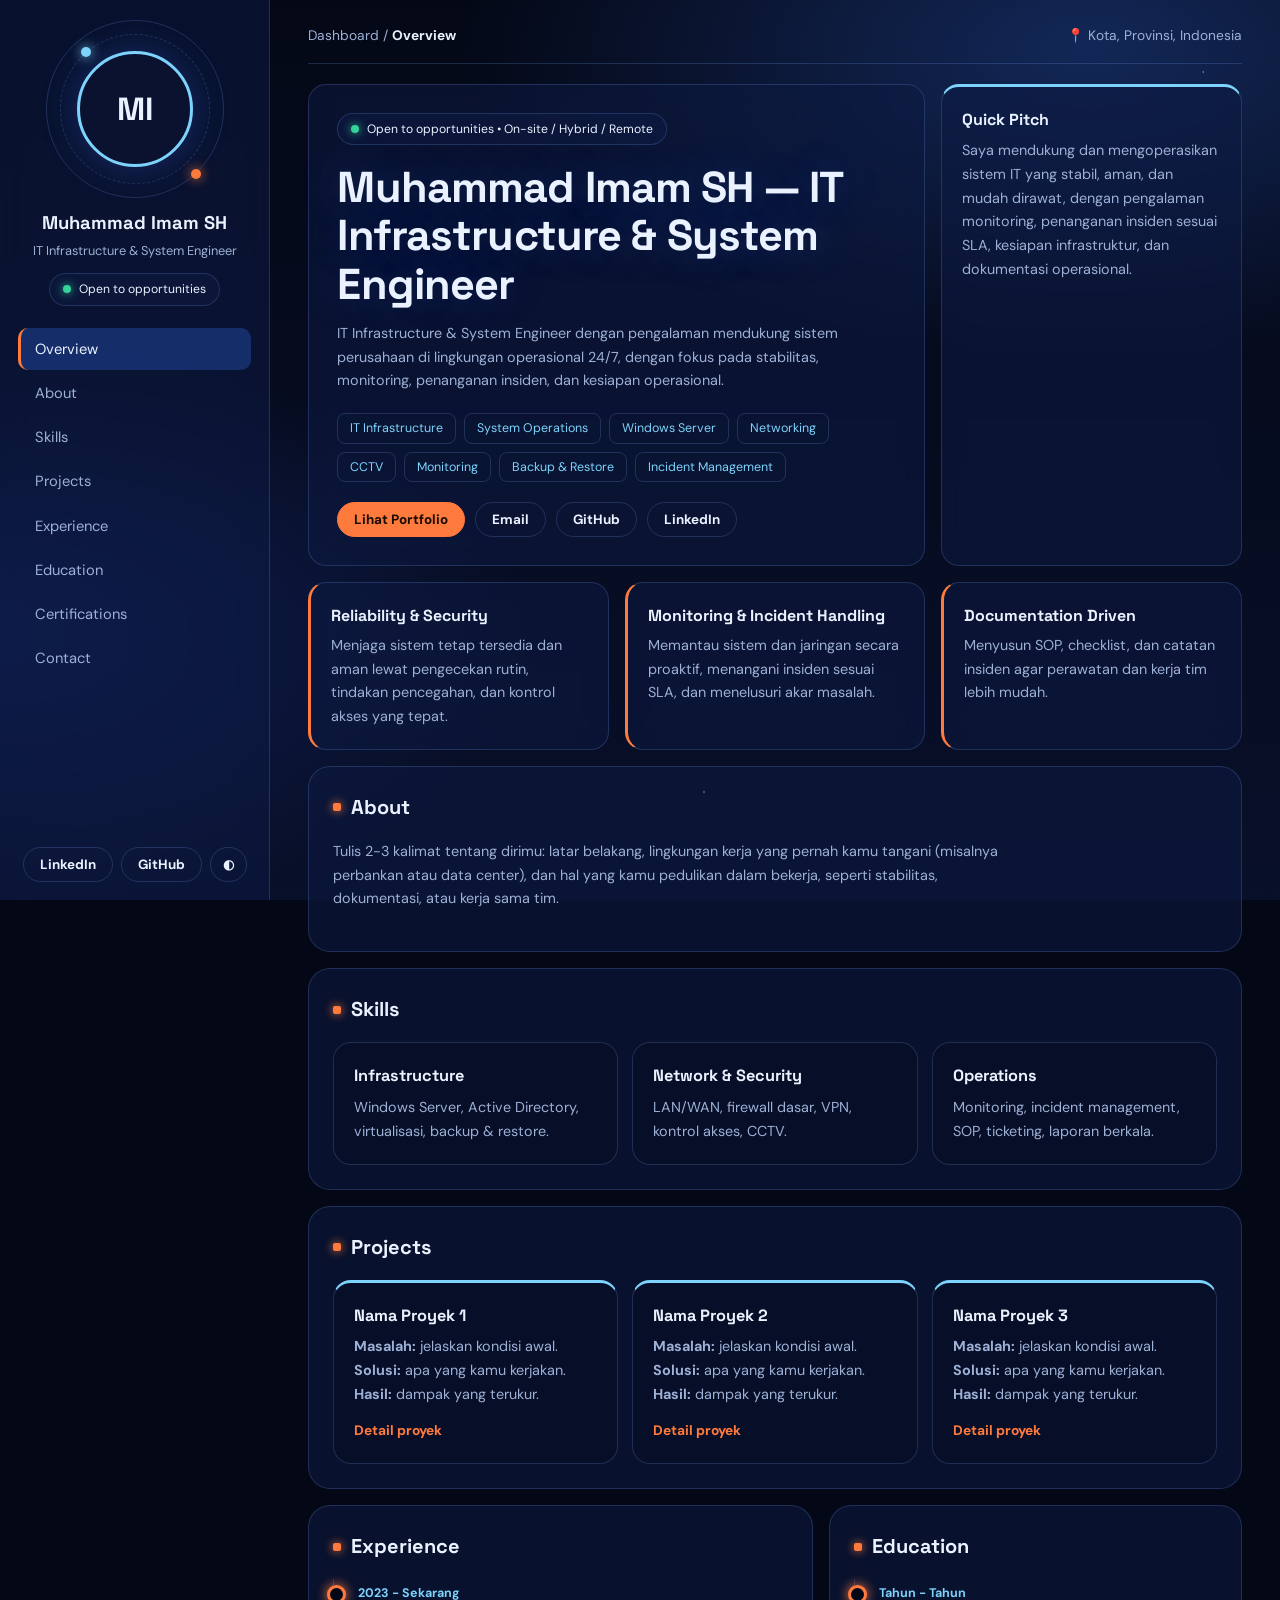
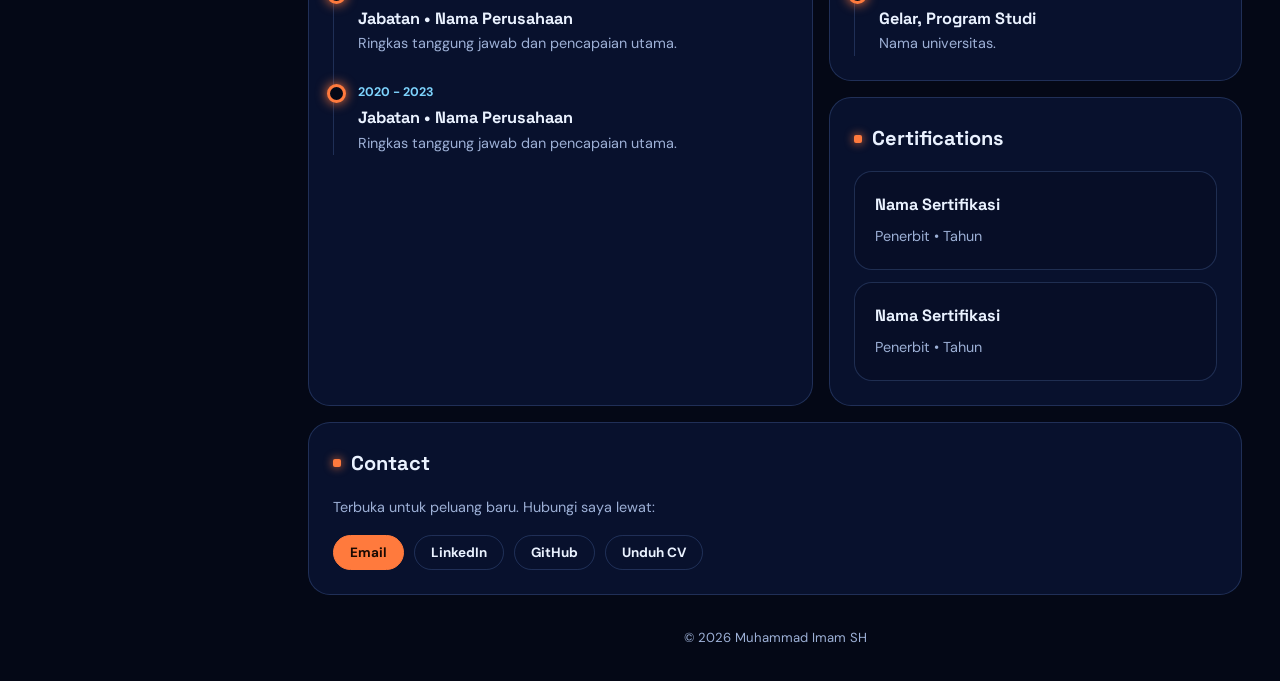
==== portfolio-muhammadimam94/index.html @ 7d0aced9 "initial portofolio" ====
<!DOCTYPE html>
<html lang="id">
<head>
<meta charset="UTF-8">
<meta name="viewport" content="width=device-width, initial-scale=1">
<title>Muhammad Imam SH | IT Infrastructure & System Engineer</title>
<meta name="description" content="Portofolio Muhammad Imam SH: IT Infrastructure & System Engineer dengan fokus pada stabilitas sistem, monitoring, dan penanganan insiden.">
<link rel="preconnect" href="https://fonts.googleapis.com">
<link rel="preconnect" href="https://fonts.gstatic.com" crossorigin>
<link href="https://fonts.googleapis.com/css2?family=DM+Sans:wght@400;500;700&family=Space+Grotesk:wght@500;700" rel="stylesheet">
<link rel="stylesheet" href="style.css">
</head>
<body>
<div class="space" aria-hidden="true"></div>

<div class="mbar">
  <strong>Muhammad Imam</strong>
  <button class="btn icon" id="burger" aria-label="Buka menu">☰</button>
</div>

<aside class="side" id="side">
  <div class="avatar-wrap"><span class="orbit o1"></span><span class="orbit o2"></span>
    <div class="avatar"><img src="assets/foto.jpg" alt="Foto Muhammad Imam SH" onerror="this.replaceWith(Object.assign(document.createElement('span'),{textContent:'MI'}))"></div>
  </div>
  <h2 class="who">Muhammad Imam SH</h2>
  <p class="role">IT Infrastructure & System Engineer</p>
  <span class="badge"><i></i>Open to opportunities</span>
  <nav class="links" id="menu">
    <a href="#overview">Overview</a><a href="#about">About</a><a href="#skills">Skills</a>
    <a href="#projects">Projects</a><a href="#experience">Experience</a><a href="#education">Education</a>
    <a href="#certifications">Certifications</a><a href="#contact">Contact</a>
  </nav>
  <div class="side-foot">
    <a class="btn" href="https://www.linkedin.com/in/GANTI-USERNAME" target="_blank" rel="noopener">LinkedIn</a>
    <a class="btn" href="https://github.com/muhammadimam94" target="_blank" rel="noopener">GitHub</a>
    <button class="btn icon" id="theme" aria-label="Ganti tema">◐</button>
  </div>
</aside>

<main class="main">
<header class="top">
  <span class="crumb">Dashboard / <b id="crumb">Overview</b></span>
  <span class="loc">📍 Kota, Provinsi, Indonesia</span>
</header>

<section id="overview" class="bento">
  <div class="card hero">
    <span class="badge"><i></i>Open to opportunities • On-site / Hybrid / Remote</span>
    <h1>Muhammad Imam SH — IT Infrastructure & System Engineer</h1>
    <p class="lead">IT Infrastructure & System Engineer dengan pengalaman mendukung sistem perusahaan di lingkungan operasional 24/7, dengan fokus pada stabilitas, monitoring, penanganan insiden, dan kesiapan operasional.</p>
    <ul class="tags">
      <li>IT Infrastructure</li><li>System Operations</li><li>Windows Server</li><li>Networking</li>
      <li>CCTV</li><li>Monitoring</li><li>Backup & Restore</li><li>Incident Management</li>
    </ul>
    <div class="cta">
      <a class="btn primary" href="#projects">Lihat Portfolio</a>
      <a class="btn" href="mailto:GANTI@email.com">Email</a>
      <a class="btn" href="https://github.com/muhammadimam94" target="_blank" rel="noopener">GitHub</a>
      <a class="btn" href="https://www.linkedin.com/in/GANTI-USERNAME" target="_blank" rel="noopener">LinkedIn</a>
    </div>
  </div>
  <div class="card pitch">
    <h3>Quick Pitch</h3>
    <p>Saya mendukung dan mengoperasikan sistem IT yang stabil, aman, dan mudah dirawat, dengan pengalaman monitoring, penanganan insiden sesuai SLA, kesiapan infrastruktur, dan dokumentasi operasional.</p>
  </div>
  <div class="card tile"><h4>Reliability & Security</h4><p>Menjaga sistem tetap tersedia dan aman lewat pengecekan rutin, tindakan pencegahan, dan kontrol akses yang tepat.</p></div>
  <div class="card tile"><h4>Monitoring & Incident Handling</h4><p>Memantau sistem dan jaringan secara proaktif, menangani insiden sesuai SLA, dan menelusuri akar masalah.</p></div>
  <div class="card tile"><h4>Documentation Driven</h4><p>Menyusun SOP, checklist, dan catatan insiden agar perawatan dan kerja tim lebih mudah.</p></div>
</section>

<section id="about" class="panel">
  <h2>About</h2>
  <p class="prose">Tulis 2-3 kalimat tentang dirimu: latar belakang, lingkungan kerja yang pernah kamu tangani (misalnya perbankan atau data center), dan hal yang kamu pedulikan dalam bekerja, seperti stabilitas, dokumentasi, atau kerja sama tim.</p>
</section>

<section id="skills" class="panel">
  <h2>Skills</h2>
  <div class="grid3">
    <div class="card"><h3>Infrastructure</h3><p>Windows Server, Active Directory, virtualisasi, backup & restore.</p></div>
    <div class="card"><h3>Network & Security</h3><p>LAN/WAN, firewall dasar, VPN, kontrol akses, CCTV.</p></div>
    <div class="card"><h3>Operations</h3><p>Monitoring, incident management, SOP, ticketing, laporan berkala.</p></div>
  </div>
</section>

<section id="projects" class="panel">
  <h2>Projects</h2>
  <div class="grid3">
    <article class="card"><h3>Nama Proyek 1</h3><p><b>Masalah:</b> jelaskan kondisi awal.<br><b>Solusi:</b> apa yang kamu kerjakan.<br><b>Hasil:</b> dampak yang terukur.</p><a href="#" class="more">Detail proyek</a></article>
    <article class="card"><h3>Nama Proyek 2</h3><p><b>Masalah:</b> jelaskan kondisi awal.<br><b>Solusi:</b> apa yang kamu kerjakan.<br><b>Hasil:</b> dampak yang terukur.</p><a href="#" class="more">Detail proyek</a></article>
    <article class="card"><h3>Nama Proyek 3</h3><p><b>Masalah:</b> jelaskan kondisi awal.<br><b>Solusi:</b> apa yang kamu kerjakan.<br><b>Hasil:</b> dampak yang terukur.</p><a href="#" class="more">Detail proyek</a></article>
  </div>
</section>

<div class="duo">
  <section id="experience" class="panel">
    <h2>Experience</h2>
    <ol class="timeline">
      <li><time>2023 - Sekarang</time><h3>Jabatan • Nama Perusahaan</h3><p>Ringkas tanggung jawab dan pencapaian utama.</p></li>
      <li><time>2020 - 2023</time><h3>Jabatan • Nama Perusahaan</h3><p>Ringkas tanggung jawab dan pencapaian utama.</p></li>
    </ol>
  </section>
  <div class="stack">
    <section id="education" class="panel">
      <h2>Education</h2>
      <ol class="timeline">
        <li><time>Tahun - Tahun</time><h3>Gelar, Program Studi</h3><p>Nama universitas.</p></li>
      </ol>
    </section>
    <section id="certifications" class="panel">
      <h2>Certifications</h2>
      <div class="list">
        <div class="card"><h3>Nama Sertifikasi</h3><p>Penerbit • Tahun</p></div>
        <div class="card"><h3>Nama Sertifikasi</h3><p>Penerbit • Tahun</p></div>
      </div>
    </section>
  </div>
</div>

<section id="contact" class="panel">
  <h2>Contact</h2>
  <p class="prose">Terbuka untuk peluang baru. Hubungi saya lewat:</p>
  <div class="cta">
    <a class="btn primary" href="mailto:GANTI@email.com">Email</a>
    <a class="btn" href="https://www.linkedin.com/in/GANTI-USERNAME" target="_blank" rel="noopener">LinkedIn</a>
    <a class="btn" href="https://github.com/muhammadimam94" target="_blank" rel="noopener">GitHub</a>
    <a class="btn" href="assets/cv.pdf" target="_blank" rel="noopener">Unduh CV</a>
  </div>
</section>

<footer class="foot">© <span id="yr"></span> Muhammad Imam SH</footer>
</main>
<script src="script.js"></script>
</body>
</html>
---- portfolio-muhammadimam94/style.css ----
:root{--bg:#040816;--deep:#0a1230;--card:rgba(14,26,66,.55);--line:rgba(125,170,255,.2);--text:#eaf2ff;--muted:#9db0d6;--accent:#7dd3fc;--suit:#ff7a3d;--ok:#34d399;--glow:rgba(56,120,255,.28);--side:270px}
:root[data-theme="light"]{--bg:#eef4ff;--deep:#dce8ff;--card:rgba(255,255,255,.75);--line:rgba(30,64,175,.18);--text:#0b1a3d;--muted:#475a85;--accent:#1d4ed8;--suit:#e8591a;--glow:rgba(59,130,246,.16)}
*{box-sizing:border-box;margin:0}
html{scroll-behavior:smooth;scroll-padding-top:24px}
body{font-family:"DM Sans",system-ui,sans-serif;background:var(--bg);color:var(--text);line-height:1.65;overflow-x:hidden}
a{color:inherit;text-decoration:none}
:focus-visible{outline:2px solid var(--suit);outline-offset:2px}

.space{position:fixed;inset:0;z-index:-1;pointer-events:none;
 background:
  radial-gradient(1.5px 1.5px at 12% 18%,#fff,transparent),radial-gradient(1px 1px at 28% 62%,#cfe0ff,transparent),
  radial-gradient(1.5px 1.5px at 44% 12%,#fff,transparent),radial-gradient(1px 1px at 63% 38%,#cfe0ff,transparent),
  radial-gradient(2px 2px at 78% 22%,#fff,transparent),radial-gradient(1px 1px at 88% 70%,#fff,transparent),
  radial-gradient(1px 1px at 8% 84%,#cfe0ff,transparent),radial-gradient(1.5px 1.5px at 55% 88%,#fff,transparent),
  radial-gradient(1px 1px at 36% 40%,#fff,transparent),radial-gradient(1px 1px at 94% 8%,#cfe0ff,transparent),
  radial-gradient(ellipse 70% 50% at 85% 5%,var(--glow),transparent 70%),
  radial-gradient(ellipse 60% 45% at 0% 70%,rgba(30,64,175,.35),transparent 70%),
  linear-gradient(180deg,var(--bg),var(--deep) 140%)}
:root[data-theme="light"] .space{background:radial-gradient(ellipse 70% 50% at 85% 5%,var(--glow),transparent 70%),linear-gradient(180deg,var(--bg),var(--deep))}

/* sidebar */
.side{position:fixed;inset:0 auto 0 0;width:var(--side);display:flex;flex-direction:column;align-items:center;text-align:center;padding:28px 18px 18px;background:var(--card);border-right:1px solid var(--line);backdrop-filter:blur(16px);overflow-y:auto;z-index:20}
.avatar-wrap{position:relative;width:150px;height:150px;margin:6px 0 24px;display:grid;place-items:center}
.avatar{width:116px;height:116px;border-radius:50%;overflow:hidden;border:3px solid var(--accent);background:var(--deep);display:grid;place-items:center;font:700 2rem "Space Grotesk",sans-serif;box-shadow:0 0 36px var(--glow)}
.avatar img{width:100%;height:100%;object-fit:cover}
.orbit{position:absolute;inset:0;border:1px dashed var(--line);border-radius:50%;animation:spin 28s linear infinite}
.orbit.o2{inset:-14px;border-style:solid;animation-duration:44s;animation-direction:reverse}
.orbit::after{content:"";position:absolute;top:8%;left:14%;width:10px;height:10px;border-radius:50%;background:var(--accent);box-shadow:0 0 12px var(--accent)}
.orbit.o2::after{background:var(--suit);box-shadow:0 0 12px var(--suit);top:auto;bottom:10%;left:auto;right:12%}
@keyframes spin{to{transform:rotate(360deg)}}
.who{font-family:"Space Grotesk",sans-serif;font-size:1.15rem}
.role{color:var(--muted);font-size:.8rem;margin:2px 0 12px}
.badge{display:inline-flex;align-items:center;gap:8px;border:1px solid var(--line);border-radius:999px;padding:5px 13px;font-size:.76rem;background:var(--card)}
.badge i{width:8px;height:8px;border-radius:50%;background:var(--ok);box-shadow:0 0 10px var(--ok)}
.links{display:flex;flex-direction:column;gap:2px;width:100%;margin:22px 0;text-align:left}
.links a{padding:9px 14px;border-radius:10px;color:var(--muted);font-size:.92rem;border-left:3px solid transparent}
.links a:hover{background:var(--glow);color:var(--text)}
.links a.on{background:var(--glow);color:var(--text);border-left-color:var(--suit)}
.side-foot{margin-top:auto;display:flex;flex-wrap:wrap;gap:8px;justify-content:center}

.btn{display:inline-flex;align-items:center;justify-content:center;padding:8px 16px;border:1px solid var(--line);border-radius:999px;background:transparent;color:var(--text);font:700 .84rem "DM Sans",sans-serif;cursor:pointer;transition:background .2s,border-color .2s}
.btn:hover{border-color:var(--accent);background:var(--glow)}
.btn.primary{background:var(--suit);border-color:var(--suit);color:#1a0a02}
.btn.primary:hover{filter:brightness(1.1)}
.btn.icon{padding:8px 12px}
.mbar{display:none}

/* konten utama */
.main{margin-left:var(--side);padding:24px clamp(20px,3vw,48px) 24px}
.top{display:flex;justify-content:space-between;align-items:center;gap:12px;padding-bottom:16px;margin-bottom:20px;border-bottom:1px solid var(--line);font-size:.86rem;color:var(--muted)}
.crumb b{color:var(--text);font-weight:700}

.bento{display:grid;grid-template-columns:repeat(3,1fr);gap:16px}
.card{background:var(--card);border:1px solid var(--line);border-radius:18px;padding:20px;backdrop-filter:blur(10px)}
.hero{grid-column:span 2;grid-row:span 2;padding:28px}
.pitch{grid-column:3;grid-row:1/3;border-top:3px solid var(--accent)}
.tile{border-left:3px solid var(--suit)}
h1{font-family:"Space Grotesk",sans-serif;font-size:clamp(1.8rem,3.6vw,2.7rem);line-height:1.12;font-weight:700;letter-spacing:-.02em;margin:18px 0 14px;text-shadow:0 0 40px var(--glow)}
.lead{color:var(--muted);font-size:1.02rem;max-width:58ch}
.tags{display:flex;flex-wrap:wrap;gap:8px;list-style:none;padding:0;margin:20px 0}
.tags li{border:1px solid var(--line);border-radius:8px;padding:4px 12px;font-size:.78rem;color:var(--accent)}
.cta{display:flex;flex-wrap:wrap;gap:10px}
.pitch p,.tile p,.card p,.prose,.timeline p{color:var(--muted);font-size:.9rem}
.tile h4,.pitch h3{font-family:"Space Grotesk",sans-serif;font-size:1rem;margin-bottom:4px}

.panel{margin-top:16px;padding:24px;background:var(--card);border:1px solid var(--line);border-radius:22px}
.panel h2{font-family:"Space Grotesk",sans-serif;font-size:1.25rem;margin-bottom:16px;display:flex;align-items:center;gap:10px}
.panel h2::before{content:"";width:8px;height:8px;border-radius:2px;background:var(--suit);box-shadow:0 0 10px var(--suit)}
.panel .card{background:rgba(4,8,22,.28);backdrop-filter:none}
:root[data-theme="light"] .panel .card{background:rgba(255,255,255,.6)}
h3{font-family:"Space Grotesk",sans-serif;font-size:1.02rem}
.card h3{margin-bottom:6px}
.prose{max-width:68ch;margin-bottom:16px}
.grid3{display:grid;grid-template-columns:repeat(3,1fr);gap:14px}
#projects .card{border-top:3px solid var(--accent)}
.more{display:inline-block;margin-top:12px;color:var(--suit);font-weight:700;font-size:.86rem}
.duo{display:grid;grid-template-columns:1.1fr .9fr;gap:16px;margin-top:16px}
.duo .panel{margin-top:0}
.stack{display:flex;flex-direction:column;gap:16px}
.list{display:flex;flex-direction:column;gap:12px}
.timeline{list-style:none;padding:0 0 0 24px;border-left:1px solid var(--line)}
.timeline li{margin-bottom:22px;position:relative}
.timeline li:last-child{margin-bottom:0}
.timeline li::before{content:"";position:absolute;left:-31px;top:6px;width:13px;height:13px;border-radius:50%;background:var(--bg);border:3px solid var(--suit);box-shadow:0 0 12px var(--suit)}
.timeline time{font-size:.78rem;color:var(--accent);font-weight:700}
.foot{padding:32px 0 8px;color:var(--muted);font-size:.82rem;text-align:center}

@media(max-width:1100px){.bento{grid-template-columns:1fr 1fr}.hero{grid-column:1/-1;grid-row:auto}.pitch{grid-column:auto;grid-row:auto}.grid3{grid-template-columns:1fr 1fr}}
@media(max-width:900px){
 .mbar{display:flex;position:sticky;top:0;z-index:30;justify-content:space-between;align-items:center;padding:10px 16px;background:var(--card);border-bottom:1px solid var(--line);backdrop-filter:blur(14px)}
 .side{transform:translateX(-100%);transition:transform .25s;width:min(300px,85vw)}
 .side.open{transform:none}
 .main{margin-left:0;padding:16px}
 .top{display:none}
 .bento,.grid3,.duo{grid-template-columns:1fr}
}
@media(prefers-reduced-motion:reduce){html{scroll-behavior:auto}.orbit{animation:none}.side{transition:none}}
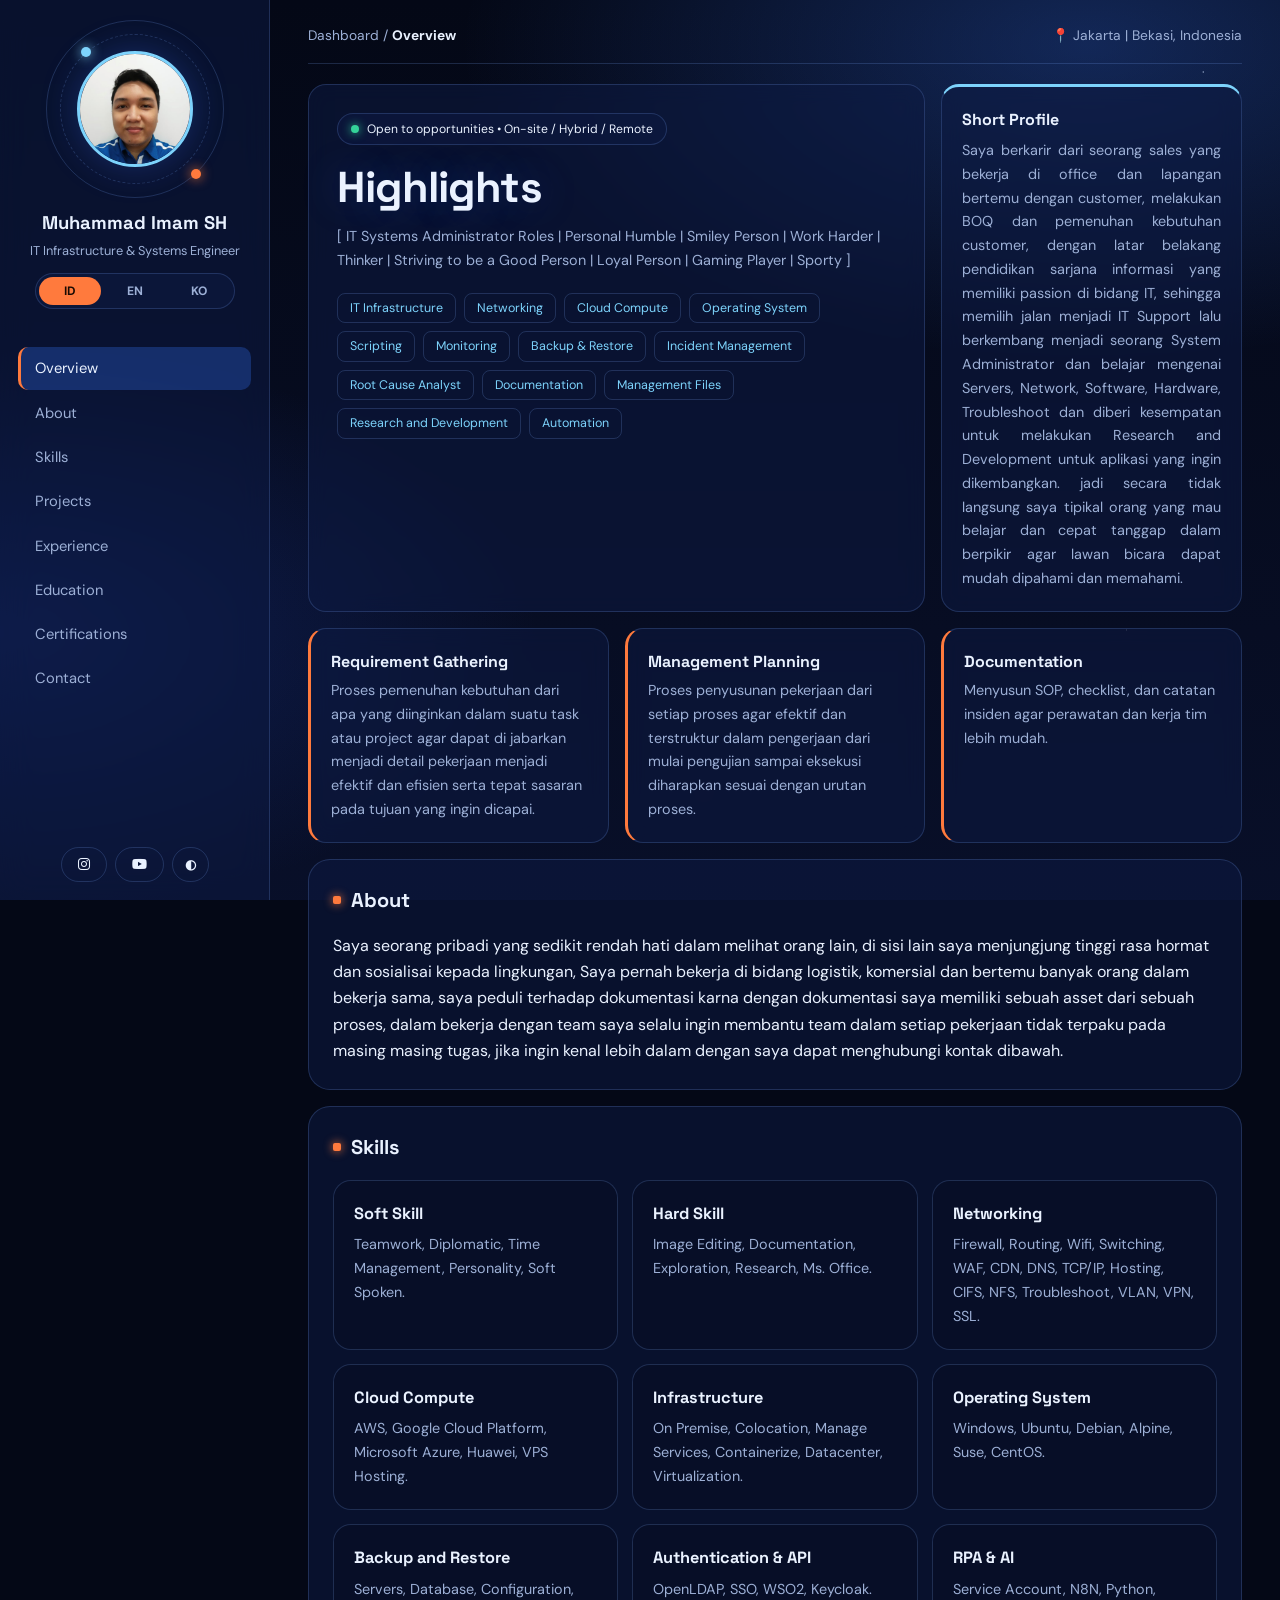
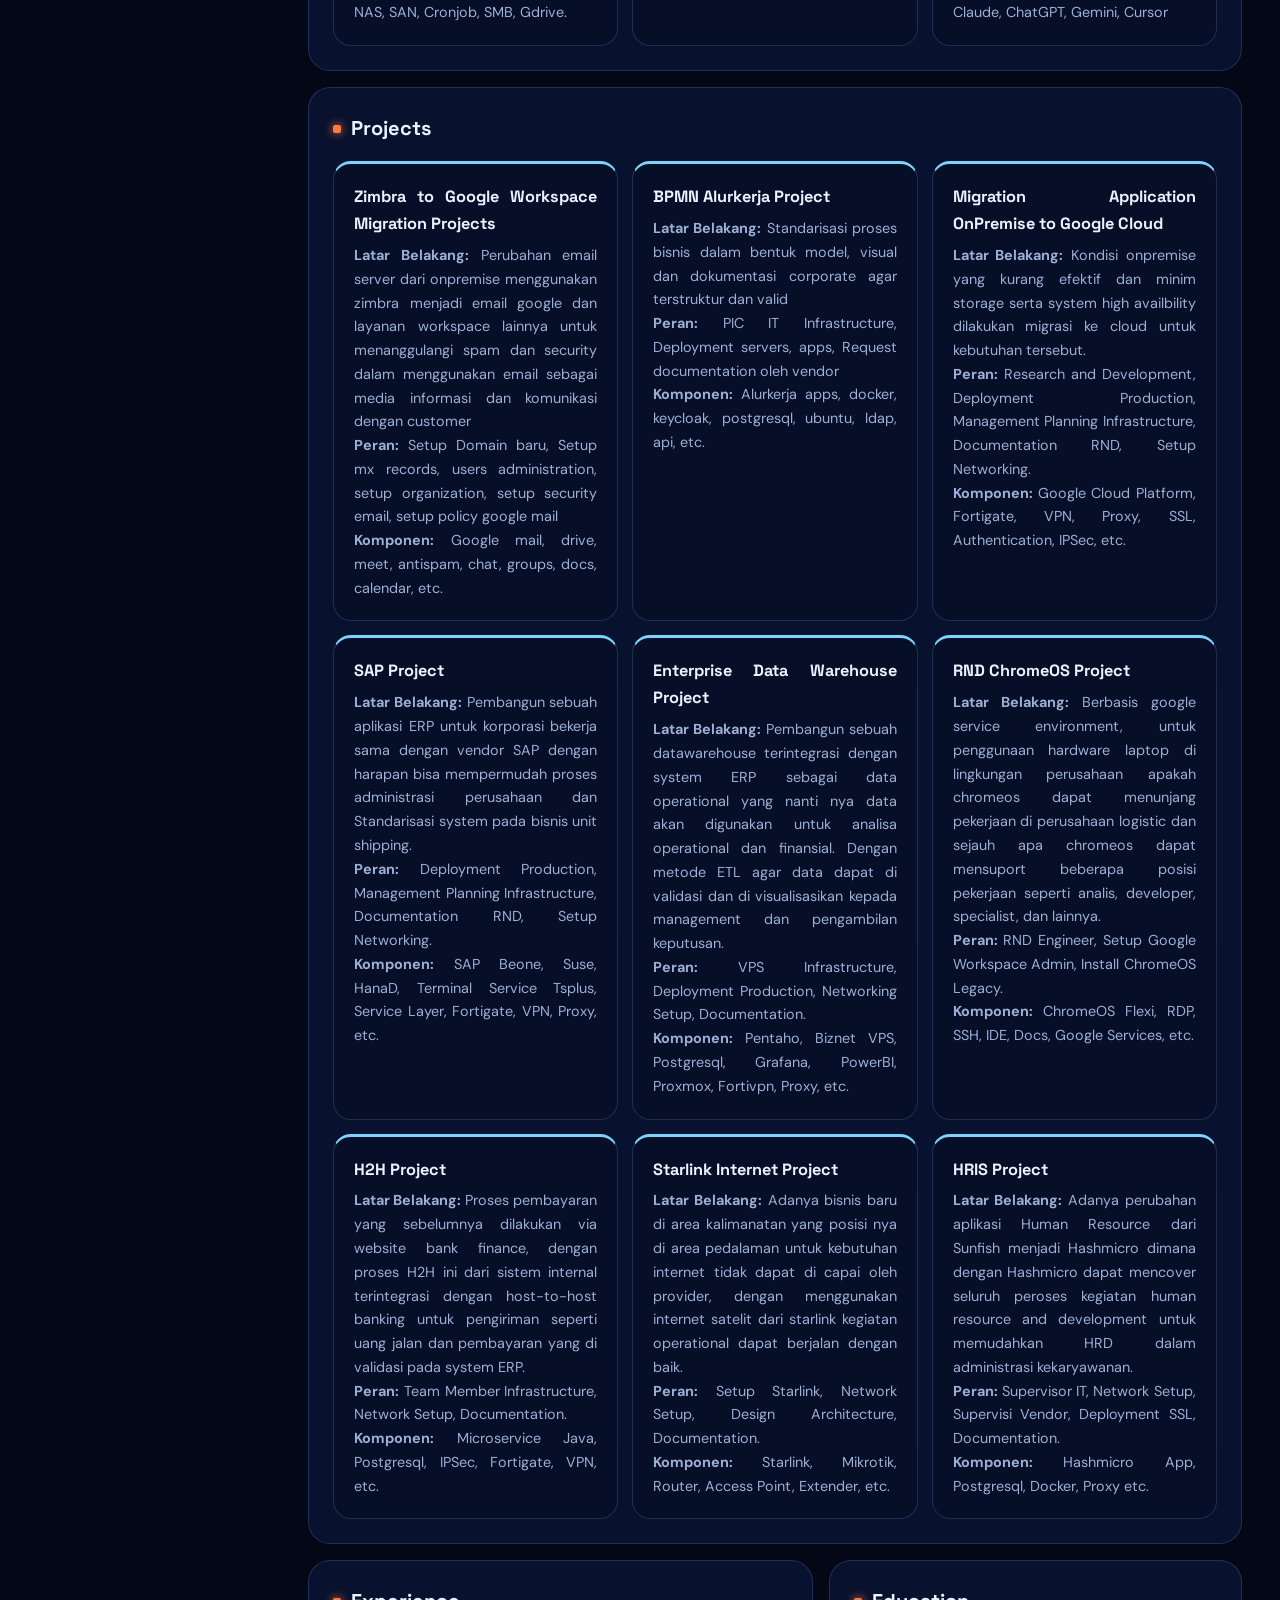
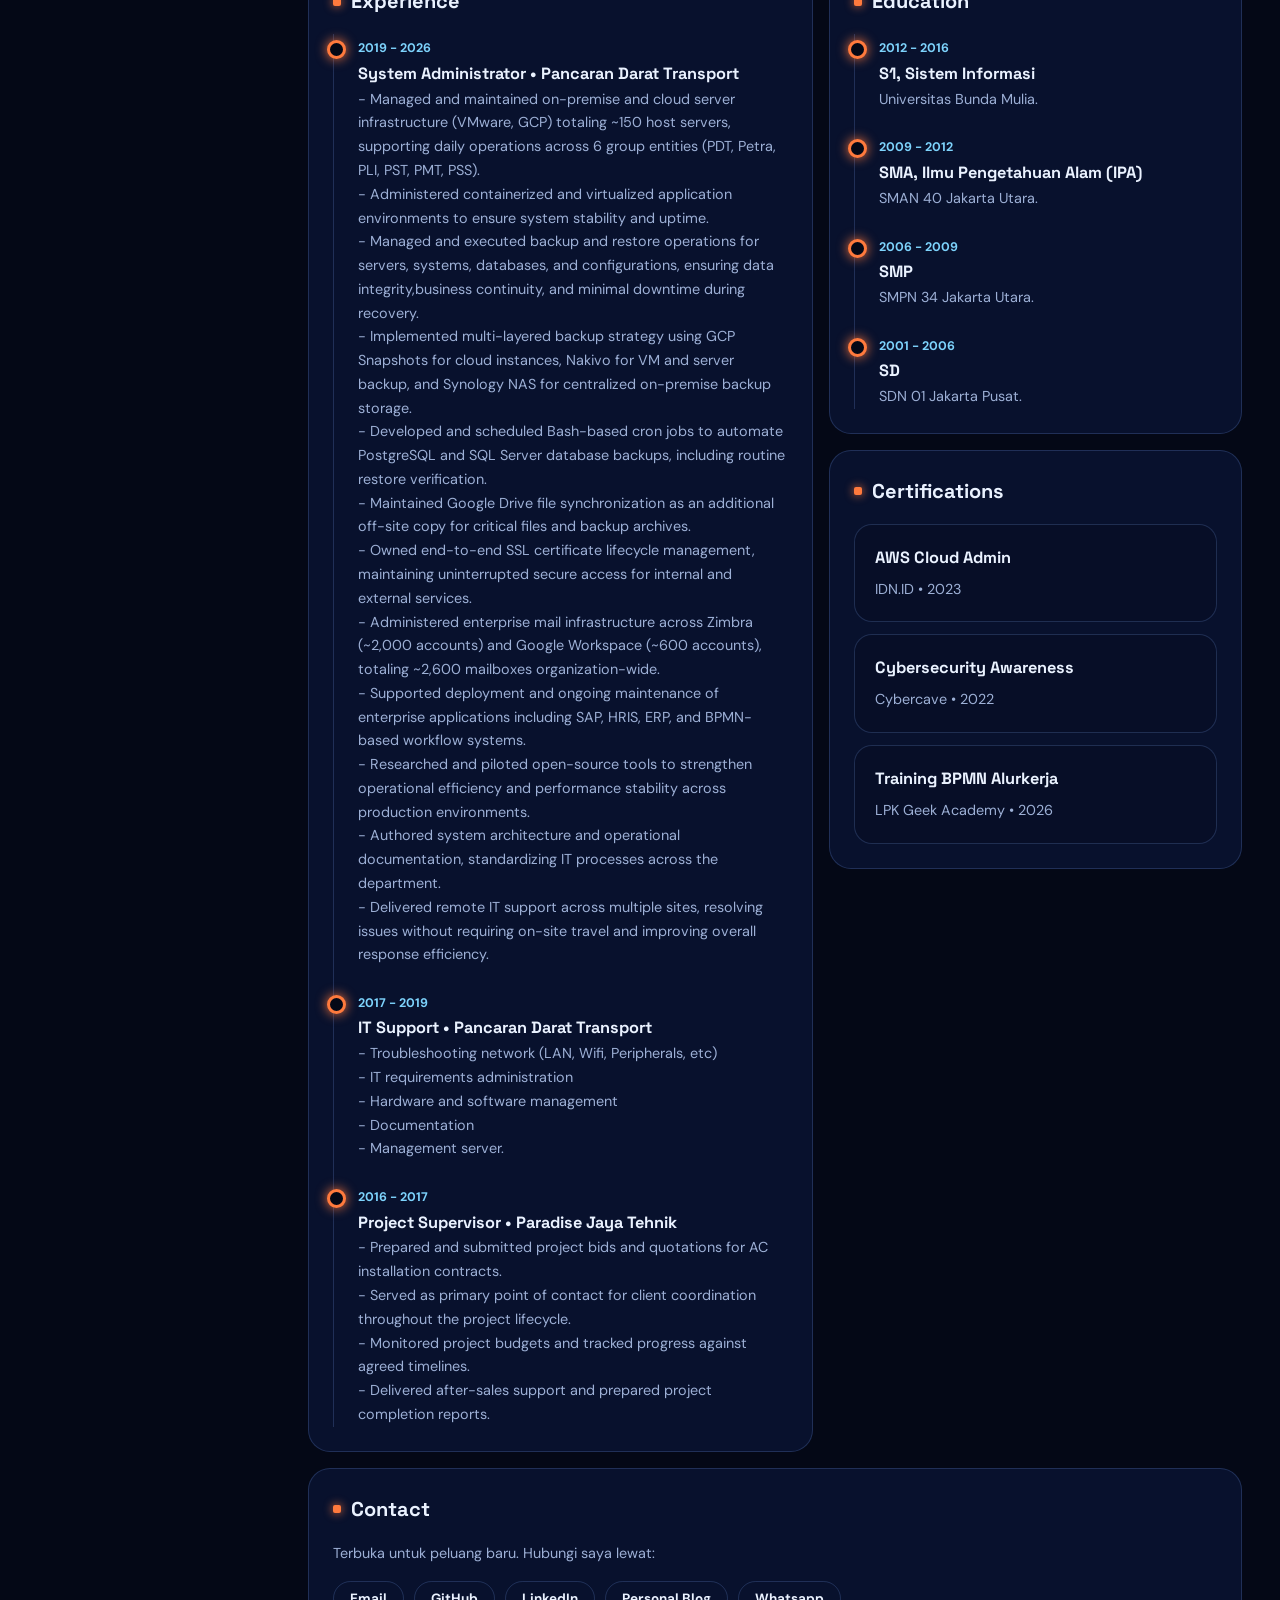
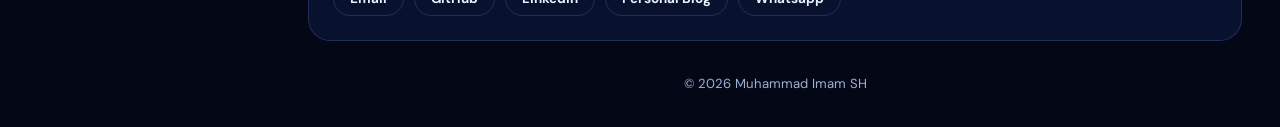
==== commit e0bad684: "adding content" ====
--- a/portfolio-muhammadimam94/index.html
+++ b/portfolio-muhammadimam94/index.html
@@ -3,114 +3,185 @@
 <head>
 <meta charset="UTF-8">
 <meta name="viewport" content="width=device-width, initial-scale=1">
-<title>Muhammad Imam SH | IT Infrastructure & System Engineer</title>
+<title>M. Imam SH | Portfolio </title>
 <meta name="description" content="Portofolio Muhammad Imam SH: IT Infrastructure & System Engineer dengan fokus pada stabilitas sistem, monitoring, dan penanganan insiden.">
 <link rel="preconnect" href="https://fonts.googleapis.com">
 <link rel="preconnect" href="https://fonts.gstatic.com" crossorigin>
-<link href="https://fonts.googleapis.com/css2?family=DM+Sans:wght@400;500;700&family=Space+Grotesk:wght@500;700" rel="stylesheet">
+<link href="https://fonts.googleapis.com/css2?family=DM+Sans:wght@400;500;700&family=Space+Grotesk:wght@500;700&family=Noto+Sans+KR:wght@400;500;700" rel="stylesheet">
 <link rel="stylesheet" href="style.css">
+<link rel="stylesheet" href="https://cdnjs.cloudflare.com/ajax/libs/font-awesome/6.5.1/css/all.min.css">
+<style>
+/* Pemilih bahasa */
+.lang{display:flex;gap:2px;width:100%;max-width:200px;margin:0 0 16px;padding:3px;border:1px solid var(--line);border-radius:999px;background:var(--card)}
+.lang button{flex:1;border:0;background:transparent;color:var(--muted);font:700 .76rem "DM Sans","Noto Sans KR",sans-serif;padding:6px 10px;border-radius:999px;cursor:pointer}
+.lang button:hover{color:var(--text)}
+.lang button[aria-pressed="true"]{background:var(--suit);color:#1a0a02}
+html[data-lang="ko"] :where(body,h1,h2,h3,h4,.btn){font-family:"Noto Sans KR","DM Sans",system-ui,sans-serif}
+/* Sembunyikan bar dan tooltip bawaan Google Translate */
+#google_translate_element{display:none}
+body{top:0!important}
+.skiptranslate iframe,iframe.skiptranslate,.goog-te-banner-frame,.goog-te-balloon-frame,#goog-gt-tt,
+.VIpgJd-ZVi9od-ORHb-OEVmcd,.VIpgJd-ZVi9od-aZ2wEe-wOHMyf{display:none!important}
+.goog-text-highlight{background:none!important;box-shadow:none!important}
+</style>
 </head>
 <body>
 <div class="space" aria-hidden="true"></div>
 
 <div class="mbar">
-  <strong>Muhammad Imam</strong>
+  <strong translate="no">Muhammad Imam SH</strong>
   <button class="btn icon" id="burger" aria-label="Buka menu">☰</button>
 </div>
 
 <aside class="side" id="side">
   <div class="avatar-wrap"><span class="orbit o1"></span><span class="orbit o2"></span>
-    <div class="avatar"><img src="assets/foto.jpg" alt="Foto Muhammad Imam SH" onerror="this.replaceWith(Object.assign(document.createElement('span'),{textContent:'MI'}))"></div>
-  </div>
-  <h2 class="who">Muhammad Imam SH</h2>
-  <p class="role">IT Infrastructure & System Engineer</p>
-  <span class="badge"><i></i>Open to opportunities</span>
+    <div class="avatar"><img src="assets/imamblue.png" alt="Foto Muhammad Imam SH" onerror="this.replaceWith(Object.assign(document.createElement('span'),{textContent:'MI'}))"></div>
+  </div>
+  <h2 class="who" translate="no">Muhammad Imam SH</h2>
+  <p class="role">IT Infrastructure & Systems Engineer</p>
+  <div class="lang" translate="no" role="group" aria-label="Language">
+    <button type="button" data-lang="id" aria-label="Bahasa Indonesia">ID</button>
+    <button type="button" data-lang="en" aria-label="English">EN</button>
+    <button type="button" data-lang="ko" aria-label="한국어">KO</button>
+  </div>
+  <!-- <span class="badge"><i></i>Open to opportunities</span> -->
   <nav class="links" id="menu">
     <a href="#overview">Overview</a><a href="#about">About</a><a href="#skills">Skills</a>
     <a href="#projects">Projects</a><a href="#experience">Experience</a><a href="#education">Education</a>
     <a href="#certifications">Certifications</a><a href="#contact">Contact</a>
   </nav>
-  <div class="side-foot">
-    <a class="btn" href="https://www.linkedin.com/in/GANTI-USERNAME" target="_blank" rel="noopener">LinkedIn</a>
-    <a class="btn" href="https://github.com/muhammadimam94" target="_blank" rel="noopener">GitHub</a>
-    <button class="btn icon" id="theme" aria-label="Ganti tema">◐</button>
+
+  <div class="side-foot" translate="no">
+    <a class="btn" href="https://www.instagram.com/muhammadimam66/" target="_blank" rel="noopener" aria-label="Instagram"><i class="fa-brands fa-instagram"></i></a>
+    <a class="btn" href="https://www.youtube.com/@m.imamsh94" target="_blank" rel="noopener" aria-label="YouTube"><i class="fa-brands fa-youtube"></i></a>
+    <button class="btn icon" id="theme" aria-label="Change Theme">◐</button>
   </div>
 </aside>
 
 <main class="main">
 <header class="top">
-  <span class="crumb">Dashboard / <b id="crumb">Overview</b></span>
-  <span class="loc">📍 Kota, Provinsi, Indonesia</span>
+  <span class="crumb"><span>Dashboard</span> / <b id="crumb">Overview</b></span>
+  <span class="loc">📍 Jakarta | Bekasi, Indonesia</span>
 </header>
 
 <section id="overview" class="bento">
   <div class="card hero">
-    <span class="badge"><i></i>Open to opportunities • On-site / Hybrid / Remote</span>
-    <h1>Muhammad Imam SH — IT Infrastructure & System Engineer</h1>
-    <p class="lead">IT Infrastructure & System Engineer dengan pengalaman mendukung sistem perusahaan di lingkungan operasional 24/7, dengan fokus pada stabilitas, monitoring, penanganan insiden, dan kesiapan operasional.</p>
-    <ul class="tags">
-      <li>IT Infrastructure</li><li>System Operations</li><li>Windows Server</li><li>Networking</li>
-      <li>CCTV</li><li>Monitoring</li><li>Backup & Restore</li><li>Incident Management</li>
+    <span class="badge"><i></i><span>Open to opportunities • On-site / Hybrid / Remote</span></span>
+    <h1>Highlights</h1>
+    <p class="lead">[ IT Systems Administrator Roles | Personal Humble | Smiley Person | Work Harder | Thinker | Striving to be a Good Person | Loyal Person | Gaming Player | Sporty ] </p>
+    <ul class="tags" translate="no">
+      <li>IT Infrastructure</li><li>Networking</li><li>Cloud Compute</li><li>Operating System</li>
+      <li>Scripting</li><li>Monitoring</li><li>Backup & Restore</li><li>Incident Management</li><li>Root Cause Analyst</li>
+      <li>Documentation</li><li>Management Files</li><li>Research and Development</li><li>Automation</li>
     </ul>
-    <div class="cta">
-      <a class="btn primary" href="#projects">Lihat Portfolio</a>
-      <a class="btn" href="mailto:GANTI@email.com">Email</a>
-      <a class="btn" href="https://github.com/muhammadimam94" target="_blank" rel="noopener">GitHub</a>
-      <a class="btn" href="https://www.linkedin.com/in/GANTI-USERNAME" target="_blank" rel="noopener">LinkedIn</a>
-    </div>
   </div>
   <div class="card pitch">
-    <h3>Quick Pitch</h3>
-    <p>Saya mendukung dan mengoperasikan sistem IT yang stabil, aman, dan mudah dirawat, dengan pengalaman monitoring, penanganan insiden sesuai SLA, kesiapan infrastruktur, dan dokumentasi operasional.</p>
-  </div>
-  <div class="card tile"><h4>Reliability & Security</h4><p>Menjaga sistem tetap tersedia dan aman lewat pengecekan rutin, tindakan pencegahan, dan kontrol akses yang tepat.</p></div>
-  <div class="card tile"><h4>Monitoring & Incident Handling</h4><p>Memantau sistem dan jaringan secara proaktif, menangani insiden sesuai SLA, dan menelusuri akar masalah.</p></div>
-  <div class="card tile"><h4>Documentation Driven</h4><p>Menyusun SOP, checklist, dan catatan insiden agar perawatan dan kerja tim lebih mudah.</p></div>
+    <h3>Short Profile</h3>
+    <p style="text-align: justify;">Saya berkarir dari seorang sales yang bekerja di office dan lapangan bertemu dengan customer, melakukan BOQ dan pemenuhan kebutuhan customer, dengan latar belakang pendidikan sarjana informasi yang memiliki passion di bidang IT, sehingga memilih jalan menjadi IT Support lalu berkembang menjadi seorang System Administrator dan belajar mengenai Servers, Network, Software, Hardware, Troubleshoot dan diberi kesempatan untuk melakukan Research and Development untuk aplikasi yang ingin dikembangkan. jadi secara tidak langsung saya tipikal orang yang mau belajar dan cepat tanggap dalam berpikir agar lawan bicara dapat mudah dipahami dan memahami.</p>
+  </div>
+  <div class="card tile"><h4>Requirement Gathering</h4><p>Proses pemenuhan kebutuhan dari apa yang diinginkan dalam suatu task atau project agar dapat di jabarkan menjadi detail pekerjaan menjadi efektif dan efisien serta tepat sasaran pada tujuan yang ingin dicapai.</p></div>
+  <div class="card tile"><h4>Management Planning</h4><p>Proses penyusunan pekerjaan dari setiap proses agar efektif dan terstruktur dalam pengerjaan dari mulai pengujian sampai eksekusi diharapkan sesuai dengan urutan proses.</p></div>
+  <div class="card tile"><h4>Documentation</h4><p>Menyusun SOP, checklist, dan catatan insiden agar perawatan dan kerja tim lebih mudah.</p></div>
 </section>
 
 <section id="about" class="panel">
   <h2>About</h2>
-  <p class="prose">Tulis 2-3 kalimat tentang dirimu: latar belakang, lingkungan kerja yang pernah kamu tangani (misalnya perbankan atau data center), dan hal yang kamu pedulikan dalam bekerja, seperti stabilitas, dokumentasi, atau kerja sama tim.</p>
+  <p>Saya seorang pribadi yang sedikit rendah hati dalam melihat orang lain, di sisi lain saya menjungjung tinggi rasa hormat dan sosialisai kepada lingkungan, Saya pernah bekerja di bidang logistik, komersial dan bertemu banyak orang dalam bekerja sama, saya peduli terhadap dokumentasi karna dengan dokumentasi saya memiliki sebuah asset dari sebuah proses, dalam bekerja dengan team saya selalu ingin membantu team dalam setiap pekerjaan tidak terpaku pada masing masing tugas, jika ingin kenal lebih dalam dengan saya dapat menghubungi kontak dibawah.</p>
 </section>
 
 <section id="skills" class="panel">
   <h2>Skills</h2>
   <div class="grid3">
-    <div class="card"><h3>Infrastructure</h3><p>Windows Server, Active Directory, virtualisasi, backup & restore.</p></div>
-    <div class="card"><h3>Network & Security</h3><p>LAN/WAN, firewall dasar, VPN, kontrol akses, CCTV.</p></div>
-    <div class="card"><h3>Operations</h3><p>Monitoring, incident management, SOP, ticketing, laporan berkala.</p></div>
+    <div class="card"><h3>Soft Skill</h3><p>Teamwork, Diplomatic, Time Management, Personality, Soft Spoken.</p></div>
+    <div class="card"><h3>Hard Skill</h3><p>Image Editing, Documentation, Exploration, Research, Ms. Office.</p></div>
+    <div class="card"><h3>Networking</h3><p>Firewall, Routing, Wifi, Switching, WAF, CDN, DNS, TCP/IP, Hosting, CIFS, NFS, Troubleshoot, VLAN, VPN, SSL. </p></div>
+    <div class="card"><h3>Cloud Compute</h3><p>AWS, Google Cloud Platform, Microsoft Azure, Huawei, VPS Hosting.</p></div>
+    <div class="card"><h3>Infrastructure</h3><p>On Premise, Colocation, Manage Services, Containerize, Datacenter, Virtualization.</p></div>
+    <div class="card"><h3>Operating System</h3><p>Windows, Ubuntu, Debian, Alpine, Suse, CentOS.</p></div>
+    <div class="card"><h3>Backup and Restore</h3><p>Servers, Database, Configuration, NAS, SAN, Cronjob, SMB, Gdrive.</p></div>
+    <div class="card"><h3>Authentication & API</h3><p>OpenLDAP, SSO, WSO2, Keycloak.</p></div>
+    <div class="card"><h3>RPA & AI</h3><p>Service Account, N8N, Python, Claude, ChatGPT, Gemini, Cursor</p></div>
   </div>
 </section>
 
 <section id="projects" class="panel">
   <h2>Projects</h2>
   <div class="grid3">
-    <article class="card"><h3>Nama Proyek 1</h3><p><b>Masalah:</b> jelaskan kondisi awal.<br><b>Solusi:</b> apa yang kamu kerjakan.<br><b>Hasil:</b> dampak yang terukur.</p><a href="#" class="more">Detail proyek</a></article>
-    <article class="card"><h3>Nama Proyek 2</h3><p><b>Masalah:</b> jelaskan kondisi awal.<br><b>Solusi:</b> apa yang kamu kerjakan.<br><b>Hasil:</b> dampak yang terukur.</p><a href="#" class="more">Detail proyek</a></article>
-    <article class="card"><h3>Nama Proyek 3</h3><p><b>Masalah:</b> jelaskan kondisi awal.<br><b>Solusi:</b> apa yang kamu kerjakan.<br><b>Hasil:</b> dampak yang terukur.</p><a href="#" class="more">Detail proyek</a></article>
-  </div>
+    <article class="card" style="text-align: justify;"><h3>Zimbra to Google Workspace Migration Projects</h3><p><b>Latar Belakang:</b> Perubahan email server dari onpremise menggunakan zimbra menjadi email google dan layanan workspace lainnya untuk menanggulangi spam dan security dalam menggunakan email sebagai media informasi dan komunikasi dengan customer<br><b>Peran:</b> Setup Domain baru, Setup mx records, users administration, setup organization, setup security email, setup policy google mail<br><b>Komponen:</b> Google mail, drive, meet, antispam, chat, groups, docs, calendar, etc. </p></article>
+    
+    <article class="card" style="text-align: justify;"><h3>BPMN Alurkerja Project</h3><p><b>Latar Belakang:</b> Standarisasi proses bisnis dalam bentuk model, visual dan dokumentasi corporate agar terstruktur dan valid<br><b>Peran:</b> PIC IT Infrastructure, Deployment servers, apps, Request documentation oleh vendor<br><b>Komponen:</b> Alurkerja apps, docker, keycloak, postgresql, ubuntu, ldap, api, etc.<p></article>
+    
+    <article class="card" style="text-align: justify;"><h3>Migration Application OnPremise to Google Cloud</h3><p><b>Latar Belakang:</b> Kondisi onpremise yang kurang efektif dan minim storage serta system high availbility dilakukan migrasi ke cloud untuk kebutuhan tersebut.<br><b>Peran:</b> Research and Development, Deployment Production, Management Planning Infrastructure, Documentation RND, Setup Networking.<br><b>Komponen:</b> Google Cloud Platform, Fortigate, VPN, Proxy, SSL, Authentication, IPSec,  etc.<p></article>
+
+    <article class="card" style="text-align: justify;"><h3>SAP Project</h3><p><b>Latar Belakang:</b> Pembangun sebuah aplikasi ERP untuk korporasi bekerja sama dengan vendor SAP dengan harapan bisa mempermudah proses administrasi perusahaan dan Standarisasi system pada bisnis unit shipping.<br><b>Peran:</b> Deployment Production, Management Planning Infrastructure, Documentation RND, Setup Networking.<br><b>Komponen:</b> SAP Beone, Suse, HanaD, Terminal Service Tsplus, Service Layer, Fortigate, VPN, Proxy, etc.<p></article>
+
+    <article class="card" style="text-align: justify;"><h3>Enterprise Data Warehouse Project</h3><p><b>Latar Belakang:</b> Pembangun sebuah datawarehouse terintegrasi dengan system ERP sebagai data operational yang nanti nya data akan digunakan untuk analisa operational dan finansial. Dengan metode ETL agar data dapat di validasi dan di visualisasikan kepada management dan pengambilan keputusan.<br><b>Peran:</b> VPS Infrastructure, Deployment Production, Networking Setup, Documentation.<br><b>Komponen:</b> Pentaho, Biznet VPS, Postgresql, Grafana, PowerBI, Proxmox, Fortivpn, Proxy, etc.<p></article>
+
+    <article class="card" style="text-align: justify;"><h3>RND ChromeOS Project</h3><p><b>Latar Belakang:</b> Berbasis google service environment, untuk penggunaan hardware laptop di lingkungan perusahaan apakah chromeos dapat menunjang pekerjaan di perusahaan logistic dan sejauh apa chromeos dapat mensuport beberapa posisi pekerjaan seperti analis, developer, specialist, dan lainnya.<br><b>Peran:</b> RND Engineer, Setup Google Workspace Admin, Install ChromeOS Legacy.<br><b>Komponen:</b> ChromeOS Flexi, RDP, SSH, IDE, Docs, Google Services, etc.<p></article>
+
+    <article class="card" style="text-align: justify;"><h3>H2H Project</h3><p><b>Latar Belakang:</b> Proses pembayaran yang sebelumnya dilakukan via website bank finance, dengan proses H2H ini dari sistem internal terintegrasi dengan host-to-host banking untuk pengiriman seperti uang jalan dan pembayaran yang di validasi pada system ERP.<br><b>Peran:</b> Team Member Infrastructure, Network Setup, Documentation.<br><b>Komponen:</b> Microservice Java, Postgresql, IPSec, Fortigate, VPN, etc.<p></article>
+
+    <article class="card" style="text-align: justify;"><h3>Starlink Internet Project</h3><p><b>Latar Belakang:</b> Adanya bisnis baru di area kalimanatan yang posisi nya di area pedalaman untuk kebutuhan internet tidak dapat di capai oleh provider, dengan menggunakan internet satelit dari starlink kegiatan operational dapat berjalan dengan baik.<br><b>Peran:</b> Setup Starlink, Network Setup, Design Architecture, Documentation.<br><b>Komponen:</b> Starlink, Mikrotik, Router, Access Point, Extender, etc.<p></article>
+
+    <article class="card" style="text-align: justify;"><h3>HRIS Project</h3><p><b>Latar Belakang:</b> Adanya perubahan aplikasi Human Resource dari Sunfish menjadi Hashmicro dimana dengan Hashmicro dapat mencover seluruh peroses kegiatan human resource and development untuk memudahkan HRD dalam administrasi kekaryawanan.<br><b>Peran:</b> Supervisor IT, Network Setup, Supervisi Vendor, Deployment  SSL, Documentation.<br><b>Komponen:</b> Hashmicro App, Postgresql, Docker, Proxy etc.<p></article>
+  </div>
+
+
 </section>
 
 <div class="duo">
   <section id="experience" class="panel">
     <h2>Experience</h2>
     <ol class="timeline">
-      <li><time>2023 - Sekarang</time><h3>Jabatan • Nama Perusahaan</h3><p>Ringkas tanggung jawab dan pencapaian utama.</p></li>
-      <li><time>2020 - 2023</time><h3>Jabatan • Nama Perusahaan</h3><p>Ringkas tanggung jawab dan pencapaian utama.</p></li>
+      <li><time>2019 - 2026</time><h3>System Administrator • Pancaran Darat Transport</h3>
+      <p>- Managed and maintained on-premise and cloud server infrastructure (VMware, GCP) totaling ~150 host servers, supporting daily
+      operations across 6 group entities (PDT, Petra, PLI, PST, PMT, PSS).</p>
+      <p>- Administered containerized and virtualized application environments to ensure system stability and uptime.</p>
+      <p>- Managed and executed backup and restore operations for servers, systems, databases, and configurations, ensuring data integrity,business continuity, and minimal downtime during recovery.</p>
+      <p>- Implemented multi-layered backup strategy using GCP Snapshots for cloud instances, Nakivo for VM and server backup, and
+      Synology NAS for centralized on-premise backup storage.</p>
+      <p>- Developed and scheduled Bash-based cron jobs to automate PostgreSQL and SQL Server database backups, including routine
+      restore verification.</p>
+      <p>- Maintained Google Drive file synchronization as an additional off-site copy for critical files and backup archives.</p>
+      <p>- Owned end-to-end SSL certificate lifecycle management, maintaining uninterrupted secure access for internal and external
+      services.</p>
+      <p>- Administered enterprise mail infrastructure across Zimbra (~2,000 accounts) and Google Workspace (~600 accounts), totaling
+      ~2,600 mailboxes organization-wide.</p>
+      <p>- Supported deployment and ongoing maintenance of enterprise applications including SAP, HRIS, ERP, and BPMN-based
+      workflow systems.</p>
+      <p>- Researched and piloted open-source tools to strengthen operational efficiency and performance stability across production
+      environments.</p>
+      <p>- Authored system architecture and operational documentation, standardizing IT processes across the department.</p>
+      <p>- Delivered remote IT support across multiple sites, resolving issues without requiring on-site travel and improving overall response
+      efficiency. </p></li>
+      
+      <li><time>2017 - 2019</time><h3>IT Support • Pancaran Darat Transport</h3><p>- Troubleshooting network (LAN, Wifi, Peripherals, etc)<p>- IT requirements administration</p><p>- Hardware and software management</p><p>- Documentation<p>- Management server.</p></li>
+
+      <li><time>2016 - 2017</time><h3>Project Supervisor • Paradise Jaya Tehnik</h3>
+        <p>- Prepared and submitted project bids and quotations for AC installation contracts.</p>
+        <p>- Served as primary point of contact for client coordination throughout the project lifecycle.</p>
+        <p>- Monitored project budgets and tracked progress against agreed timelines.</p>
+        <p>- Delivered after-sales support and prepared project completion reports. </p>
+      </li>
+
     </ol>
   </section>
   <div class="stack">
     <section id="education" class="panel">
       <h2>Education</h2>
       <ol class="timeline">
-        <li><time>Tahun - Tahun</time><h3>Gelar, Program Studi</h3><p>Nama universitas.</p></li>
+        <li><time>2012 - 2016</time><h3>S1, Sistem Informasi</h3><p>Universitas Bunda Mulia.</p></li>
+        <li><time>2009 - 2012</time><h3>SMA, Ilmu Pengetahuan Alam (IPA)</h3><p>SMAN 40 Jakarta Utara.</p></li>
+        <li><time>2006 - 2009</time><h3>SMP</h3><p>SMPN 34 Jakarta Utara.</p></li>
+        <li><time>2001 - 2006</time><h3>SD</h3><p>SDN 01 Jakarta Pusat.</p></li>
       </ol>
     </section>
     <section id="certifications" class="panel">
       <h2>Certifications</h2>
       <div class="list">
-        <div class="card"><h3>Nama Sertifikasi</h3><p>Penerbit • Tahun</p></div>
-        <div class="card"><h3>Nama Sertifikasi</h3><p>Penerbit • Tahun</p></div>
+        <div class="card"><h3>AWS Cloud Admin</h3><p>IDN.ID • 2023</p></div>
+        <div class="card"><h3>Cybersecurity Awareness</h3><p>Cybercave • 2022</p></div>
+        <div class="card"><h3>Training BPMN Alurkerja</h3><p>LPK Geek Academy • 2026</p></div>
       </div>
     </section>
   </div>
@@ -120,15 +191,19 @@
   <h2>Contact</h2>
   <p class="prose">Terbuka untuk peluang baru. Hubungi saya lewat:</p>
   <div class="cta">
-    <a class="btn primary" href="mailto:GANTI@email.com">Email</a>
-    <a class="btn" href="https://www.linkedin.com/in/GANTI-USERNAME" target="_blank" rel="noopener">LinkedIn</a>
-    <a class="btn" href="https://github.com/muhammadimam94" target="_blank" rel="noopener">GitHub</a>
-    <a class="btn" href="assets/cv.pdf" target="_blank" rel="noopener">Unduh CV</a>
-  </div>
-</section>
-
-<footer class="foot">© <span id="yr"></span> Muhammad Imam SH</footer>
+      <a class="btn" href="mailto:muhammadimam94@gmail.com">Email</a>
+      <a class="btn" href="https://github.com/muhammadimam94" target="_blank" rel="noopener" translate="no">GitHub</a>
+      <a class="btn" href="https://www.linkedin.com/in/muhammad-imam-sh-269b98157/" target="_blank" rel="noopener" translate="no">LinkedIn</a>
+      <a class="btn" href="https://muhammadimam66.wordpress.com/" target="_blank" rel="noopener">Personal Blog</a>
+      <a class="btn" href="https://wa.me/6285158611027" target="_blank" rel="noopener" translate="no">Whatsapp</a>
+<!--      <a class="btn" href="assets/CV 2026 Update.pdf" target="_blank" rel="noopener">Unduh CV</a> -->
+    </div>
+</section>
+
+<footer class="foot" translate="no">© <span id="yr"></span> Muhammad Imam SH</footer>
 </main>
+<div id="google_translate_element"></div>
 <script src="script.js"></script>
+<script src="translate.js"></script>
 </body>
 </html>
--- a/portfolio-muhammadimam94/style.css
+++ b/portfolio-muhammadimam94/style.css
@@ -95,3 +95,4 @@
  .bento,.grid3,.duo{grid-template-columns:1fr}
 }
 @media(prefers-reduced-motion:reduce){html{scroll-behavior:auto}.orbit{animation:none}.side{transition:none}}
+
